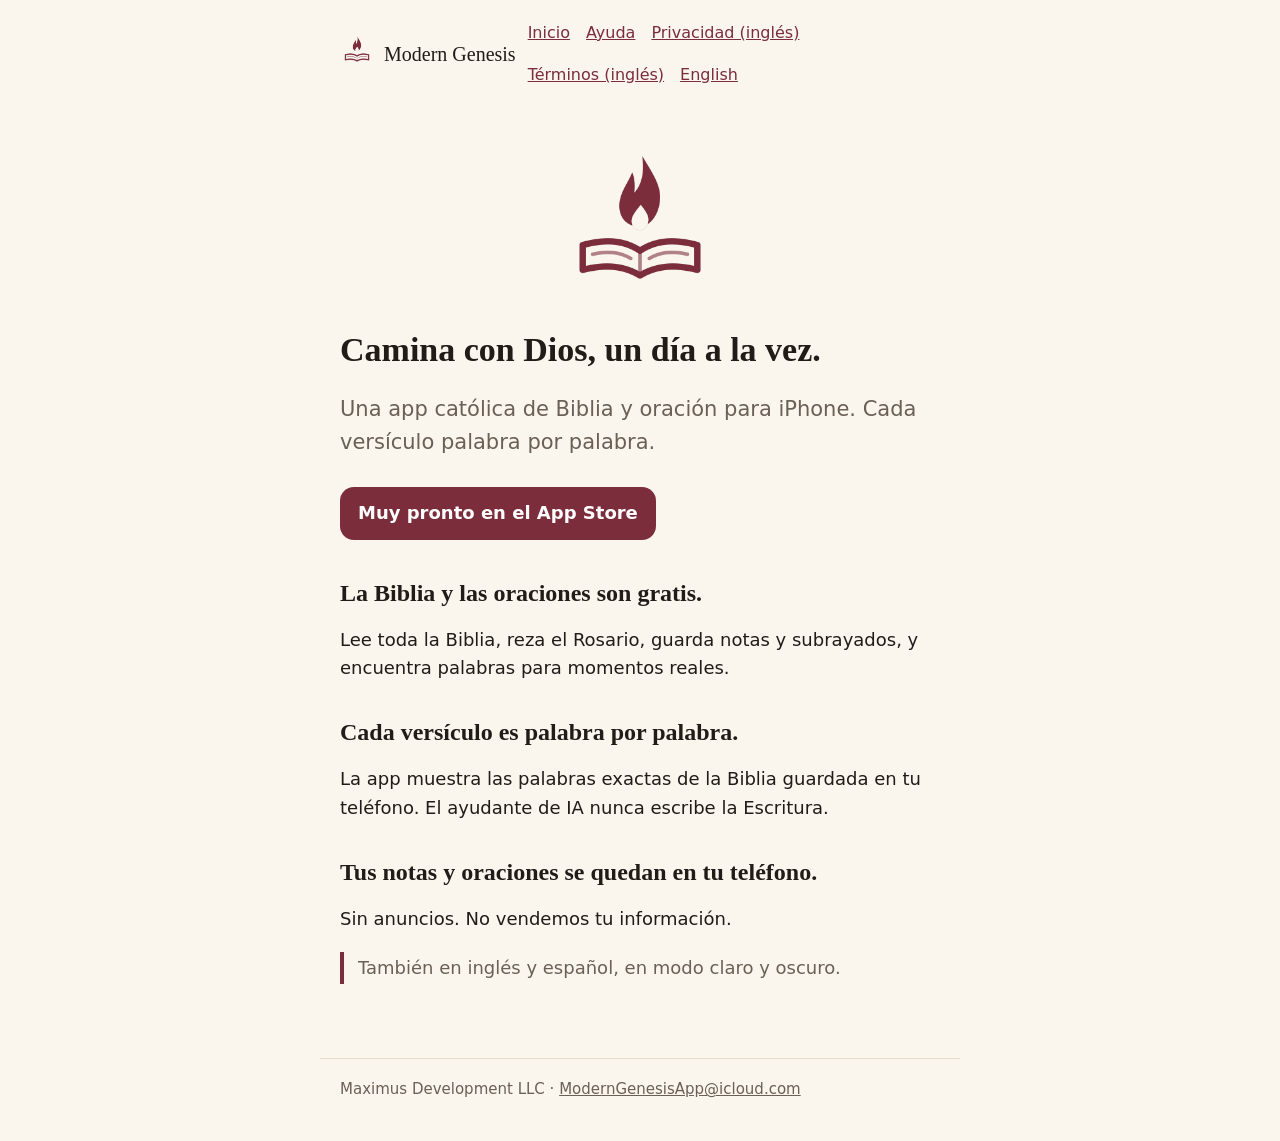
==== es/index.html @ 4ba180c2 "Modern Genesis site: home and support (English and Spanish); privacy and terms coming soon" ====
<!doctype html>
<html lang="es">
<head>
<meta charset="utf-8">
<meta name="viewport" content="width=device-width, initial-scale=1">
<title>Modern Genesis · Biblia y oración católica</title>
<meta name="description" content="Una app católica de Biblia y oración para iPhone. Cada versículo palabra por palabra.">
<meta property="og:title" content="Modern Genesis · Biblia y oración católica">
<meta property="og:description" content="Una app católica de Biblia y oración para iPhone. Cada versículo palabra por palabra.">
<meta property="og:image" content="https://maximusdev26.github.io/modern-genesis-site/icon.png">
<link rel="icon" href="../icon.png">
<link rel="apple-touch-icon" href="../icon.png">
<link rel="stylesheet" href="../style.css">
</head>
<body>
<header>
<a class="brand" href="../index.html" aria-label="Modern Genesis home"><picture><source srcset="../mark-dark.png" media="(prefers-color-scheme: dark)"><img src="../mark-light.png" alt=""></picture>Modern Genesis</a>
<nav aria-label="Pages"><a href="index.html">Inicio</a><a href="support.html">Ayuda</a><a href="../privacy.html">Privacidad (inglés)</a><a href="../terms.html">Términos (inglés)</a><a href="../index.html">English</a></nav>
</header>
<main>
<div class="hero"><picture><source srcset="../mark-dark.png" media="(prefers-color-scheme: dark)"><img src="../mark-light.png" alt="A flame above an open Bible"></picture></div>
<h1>Camina con Dios, un día a la vez.</h1>
<p class="lead">Una app católica de Biblia y oración para iPhone. Cada versículo palabra por palabra.</p>
<p><span class="soon">Muy pronto en el App Store</span></p>
<h2>La Biblia y las oraciones son gratis.</h2><p>Lee toda la Biblia, reza el Rosario, guarda notas y subrayados, y encuentra palabras para momentos reales.</p><h2>Cada versículo es palabra por palabra.</h2><p>La app muestra las palabras exactas de la Biblia guardada en tu teléfono. El ayudante de IA nunca escribe la Escritura.</p><h2>Tus notas y oraciones se quedan en tu teléfono.</h2><p>Sin anuncios. No vendemos tu información.</p>
<p class="note">También en inglés y español, en modo claro y oscuro.</p>
</main>
<footer>Maximus Development LLC · <a href="mailto:ModernGenesisApp@icloud.com">ModernGenesisApp@icloud.com</a></footer>
</body>
</html>
---- style.css ----
:root{--bg:#FAF6EE;--ink:#211C17;--soft:#6A6055;--accent:#7B2D3B;--line:#E6DDCC;--on:#fff}
@media (prefers-color-scheme:dark){:root{--bg:#16120E;--ink:#F3ECDD;--soft:#B5AA97;--accent:#E0B35C;--line:#3A3228;--on:#1A140C}}
*{box-sizing:border-box}
body{margin:0;background:var(--bg);color:var(--ink);font:18px/1.6 -apple-system,system-ui,"Segoe UI",sans-serif}
main{max-width:640px;margin:0 auto;padding:28px 20px 56px}
header{display:flex;align-items:center;justify-content:space-between;gap:12px;max-width:640px;margin:0 auto;padding:20px 20px 0}
header a.brand{display:flex;align-items:center;gap:10px;color:var(--ink);text-decoration:none;font-family:"New York",Georgia,serif;font-size:20px}
header img{width:34px;height:34px}
header a.brand{white-space:nowrap}
@media (max-width:560px){header{flex-direction:column;align-items:flex-start}}
nav{display:flex;gap:16px;flex-wrap:wrap;font-size:16px}
a{color:var(--accent)}
h1,h2,h3{font-family:"New York",Georgia,serif;line-height:1.25}
h1{font-size:34px;margin:28px 0 12px}
h2{font-size:24px;margin:34px 0 8px}
p,li{max-width:62ch}
.lead{font-size:21px;color:var(--soft)}
.soon{display:inline-block;margin:6px 0 4px;padding:12px 18px;border-radius:14px;background:var(--accent);color:var(--on);font-weight:600}
.card{border:1px solid var(--line);border-radius:16px;padding:6px 20px 14px;margin:22px 0}
.note{border-left:4px solid var(--accent);padding:2px 0 2px 14px;color:var(--soft)}
.hero img{width:170px;height:auto;display:block;margin:0 auto 6px}
.hero{text-align:center;padding-top:16px}
footer{max-width:640px;margin:0 auto;padding:0 20px 40px;color:var(--soft);font-size:15px;border-top:1px solid var(--line);padding-top:18px}
footer a{color:var(--soft)}
.draft{background:var(--line);border-radius:12px;padding:10px 14px;font-size:16px}
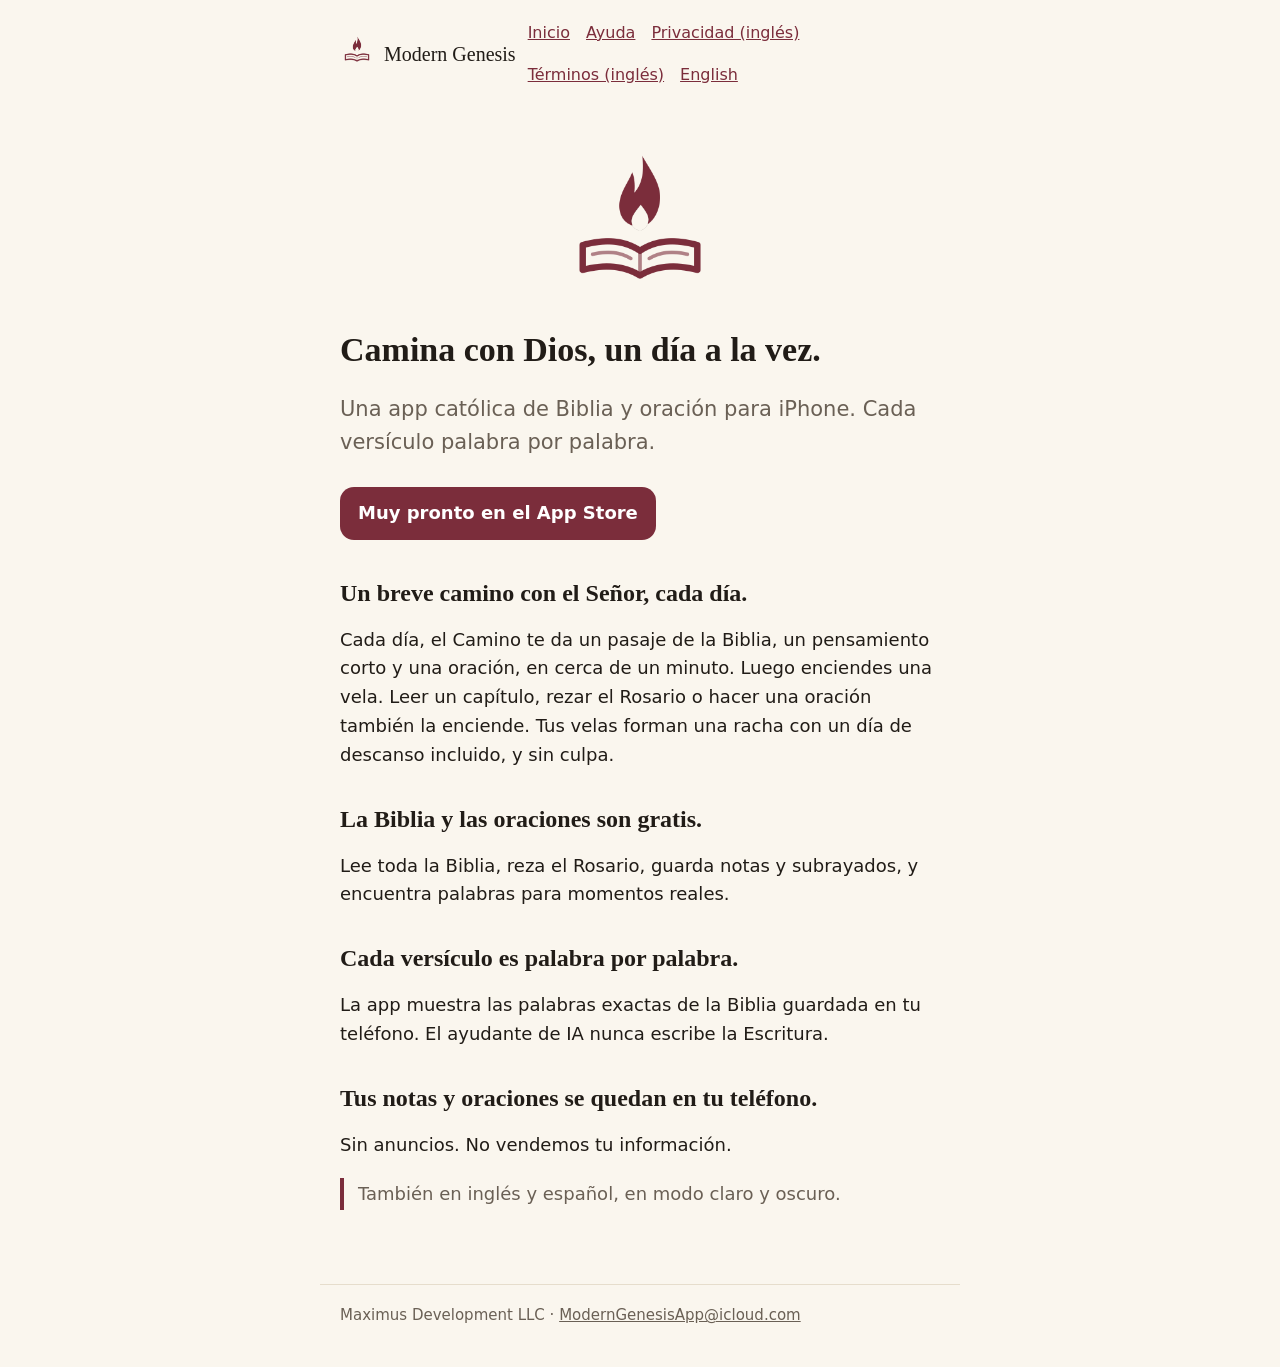
==== commit c1f84cba: "Home page: add the daily Camino and candle (not pushed yet) Co-Authored-By: Claude Sonnet 5.5 <norep" ====
--- a/es/index.html
+++ b/es/index.html
@@ -22,7 +22,7 @@
 <h1>Camina con Dios, un día a la vez.</h1>
 <p class="lead">Una app católica de Biblia y oración para iPhone. Cada versículo palabra por palabra.</p>
 <p><span class="soon">Muy pronto en el App Store</span></p>
-<h2>La Biblia y las oraciones son gratis.</h2><p>Lee toda la Biblia, reza el Rosario, guarda notas y subrayados, y encuentra palabras para momentos reales.</p><h2>Cada versículo es palabra por palabra.</h2><p>La app muestra las palabras exactas de la Biblia guardada en tu teléfono. El ayudante de IA nunca escribe la Escritura.</p><h2>Tus notas y oraciones se quedan en tu teléfono.</h2><p>Sin anuncios. No vendemos tu información.</p>
+<h2>Un breve camino con el Señor, cada día.</h2><p>Cada día, el Camino te da un pasaje de la Biblia, un pensamiento corto y una oración, en cerca de un minuto. Luego enciendes una vela. Leer un capítulo, rezar el Rosario o hacer una oración también la enciende. Tus velas forman una racha con un día de descanso incluido, y sin culpa.</p><h2>La Biblia y las oraciones son gratis.</h2><p>Lee toda la Biblia, reza el Rosario, guarda notas y subrayados, y encuentra palabras para momentos reales.</p><h2>Cada versículo es palabra por palabra.</h2><p>La app muestra las palabras exactas de la Biblia guardada en tu teléfono. El ayudante de IA nunca escribe la Escritura.</p><h2>Tus notas y oraciones se quedan en tu teléfono.</h2><p>Sin anuncios. No vendemos tu información.</p>
 <p class="note">También en inglés y español, en modo claro y oscuro.</p>
 </main>
 <footer>Maximus Development LLC · <a href="mailto:ModernGenesisApp@icloud.com">ModernGenesisApp@icloud.com</a></footer>
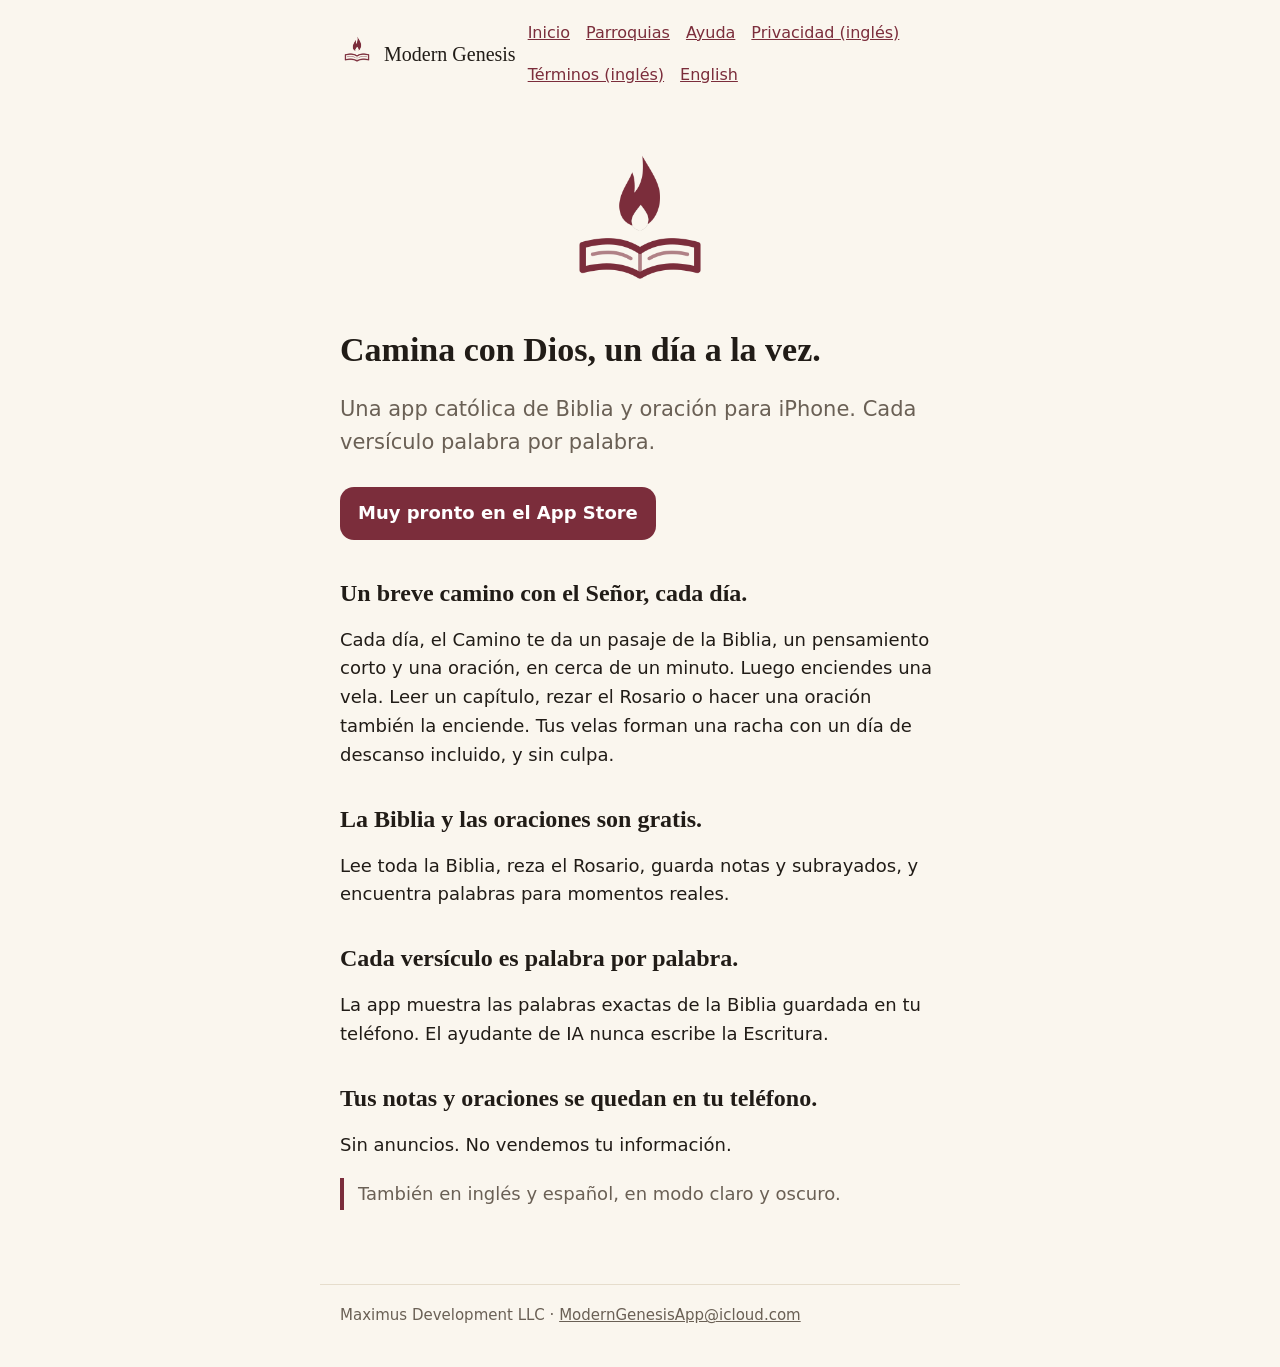
==== commit ea5f93e2: "For parishes page (English and Spanish): what a parish circle is, counts only, three steps, bulletin" ====
--- a/es/index.html
+++ b/es/index.html
@@ -15,7 +15,7 @@
 <body>
 <header>
 <a class="brand" href="../index.html" aria-label="Modern Genesis home"><picture><source srcset="../mark-dark.png" media="(prefers-color-scheme: dark)"><img src="../mark-light.png" alt=""></picture>Modern Genesis</a>
-<nav aria-label="Pages"><a href="index.html">Inicio</a><a href="support.html">Ayuda</a><a href="../privacy.html">Privacidad (inglés)</a><a href="../terms.html">Términos (inglés)</a><a href="../index.html">English</a></nav>
+<nav aria-label="Pages"><a href="index.html">Inicio</a><a href="parish.html">Parroquias</a><a href="support.html">Ayuda</a><a href="../privacy.html">Privacidad (inglés)</a><a href="../terms.html">Términos (inglés)</a><a href="../index.html">English</a></nav>
 </header>
 <main>
 <div class="hero"><picture><source srcset="../mark-dark.png" media="(prefers-color-scheme: dark)"><img src="../mark-light.png" alt="A flame above an open Bible"></picture></div>
